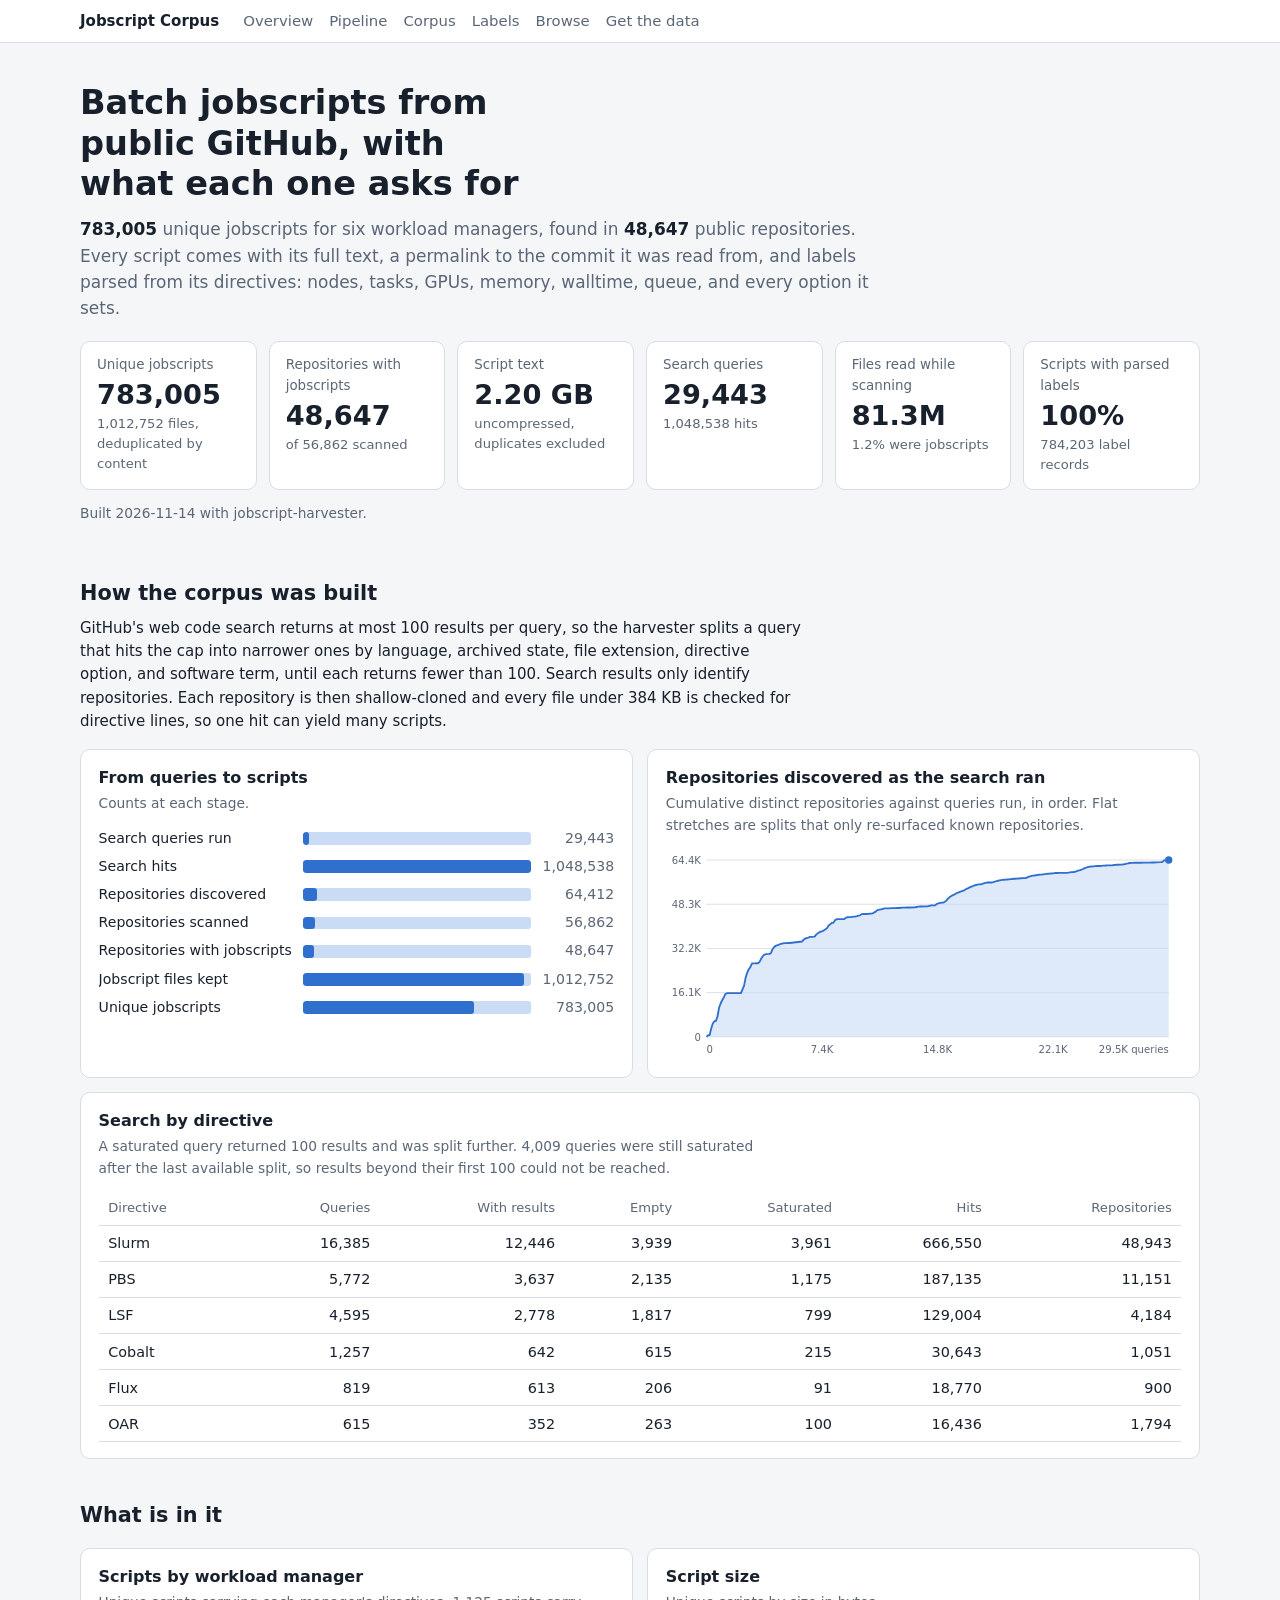
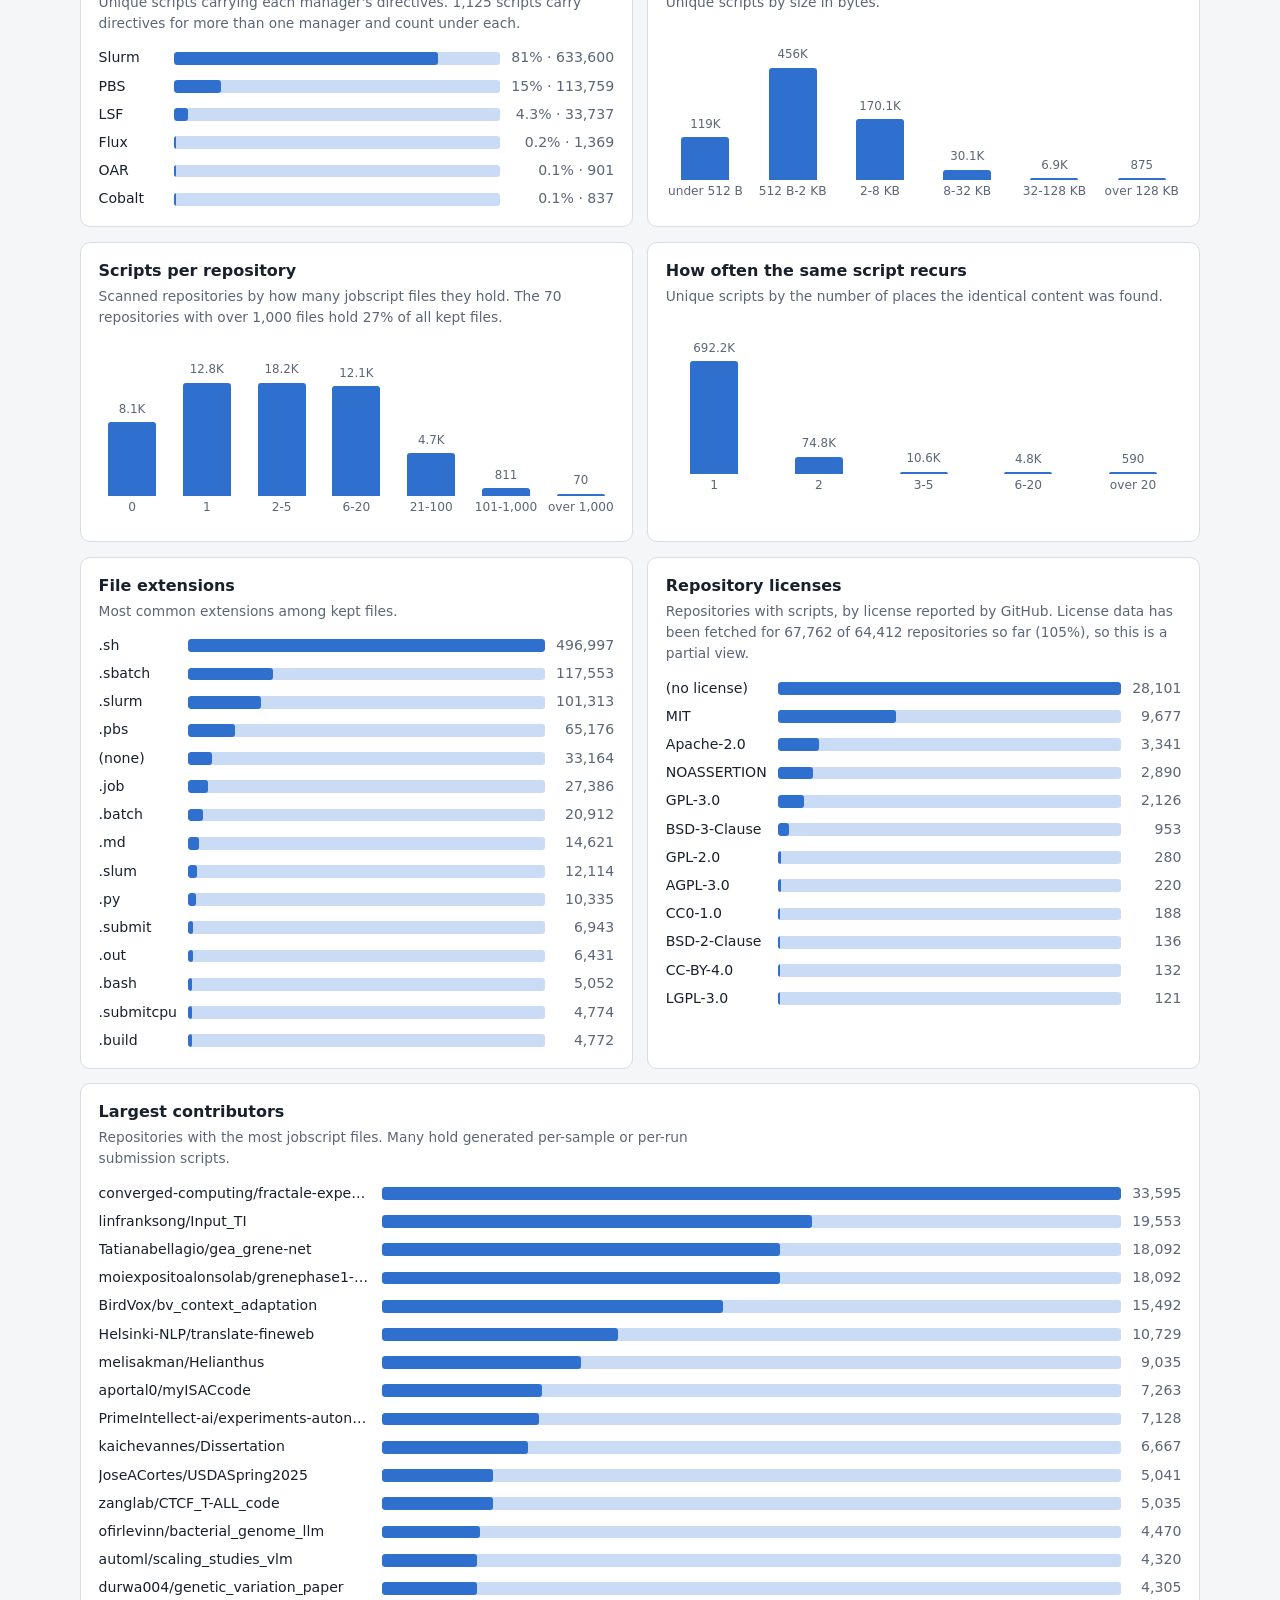
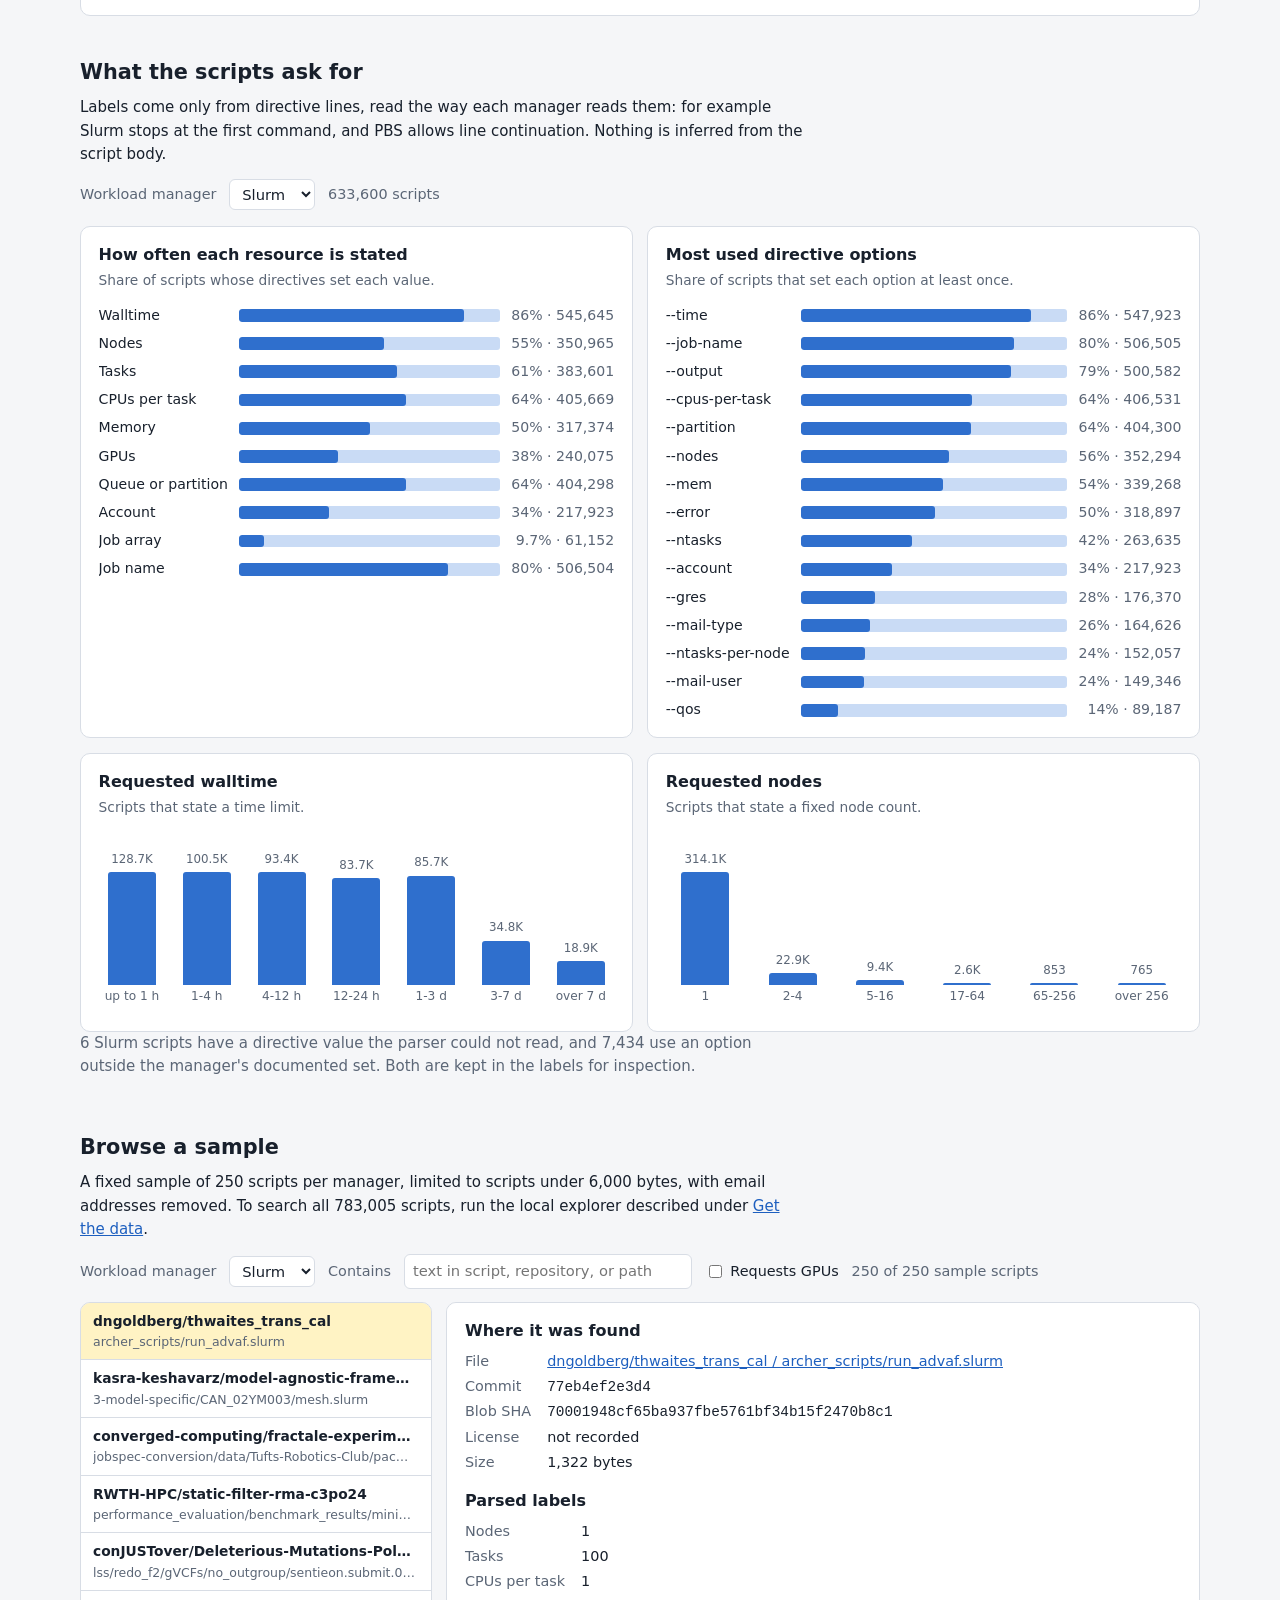
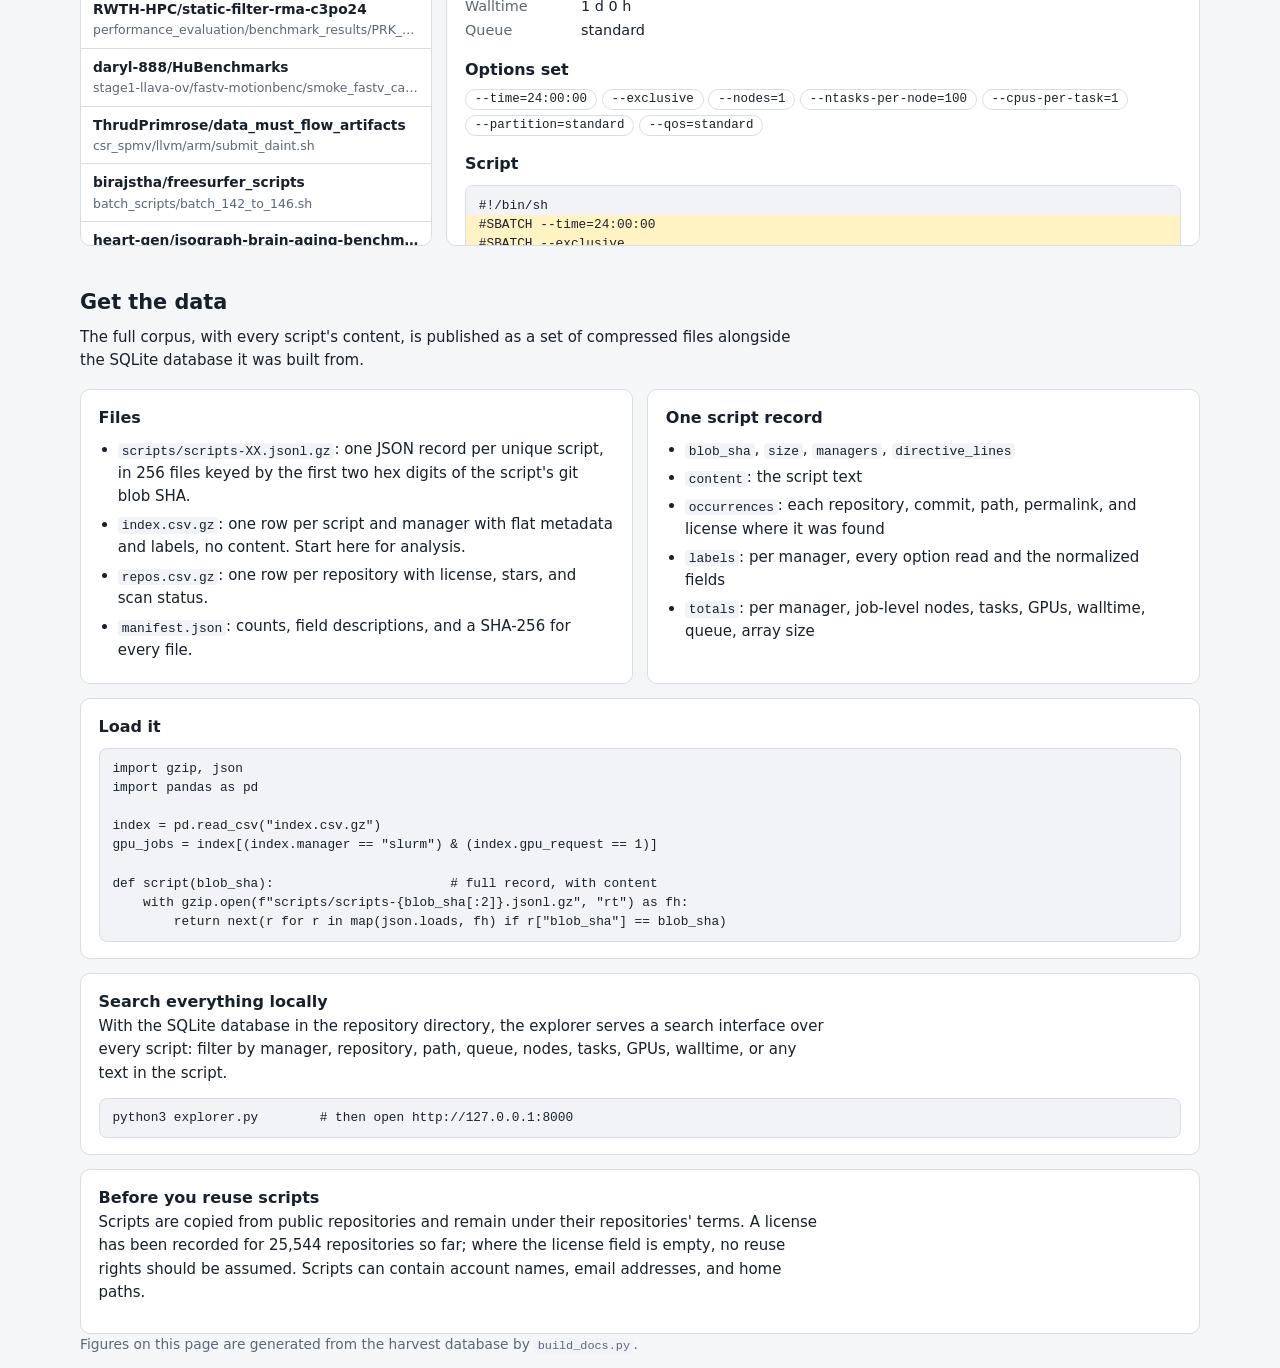
==== docs/index.html @ 0857a337 "init: hello world jobscript database with 700k new results Signed-off-by: vsoch <vsoch@users.noreply" ====
<!doctype html>
<html lang="en">
<head>
<meta charset="utf-8">
<meta name="viewport" content="width=device-width, initial-scale=1">
<title>Jobscript Corpus</title>
<meta name="description" content="A corpus of Slurm, PBS, LSF, Flux, OAR, and Cobalt jobscripts from public GitHub repositories, with content, pinned commits, and parsed labels.">
<link rel="stylesheet" href="style.css">
</head>
<body>
<header class="top">
  <div class="wrap">
    <a class="brand" href="#overview">Jobscript Corpus</a>
    <nav aria-label="Sections">
      <a href="#overview">Overview</a><a href="#pipeline">Pipeline</a><a href="#corpus">Corpus</a><a href="#labels">Labels</a><a href="#browse">Browse</a><a href="#data">Get the data</a>
    </nav>
  </div>
</header>

<main class="wrap">
  <section id="overview">
    <h1>Batch jobscripts from public GitHub, with what each one asks for</h1>
    <p class="lede"><b data-n="scripts">–</b> unique jobscripts for six workload managers, found in <b data-n="repos_with_scripts">–</b> public repositories. Every script comes with its full text, a permalink to the commit it was read from, and labels parsed from its directives: nodes, tasks, GPUs, memory, walltime, queue, and every option it sets.</p>
    <div class="tiles" id="tiles"></div>
    <p class="stamp">Built <span id="generated">–</span> with <span id="repo-link">jobscript-harvester</span>.</p>
  </section>

  <section id="pipeline">
    <h2>How the corpus was built</h2>
    <p>GitHub's web code search returns at most 100 results per query, so the harvester splits a query that hits the cap into narrower ones by language, archived state, file extension, directive option, and software term, until each returns fewer than 100. Search results only identify repositories. Each repository is then shallow-cloned and every file under 384 KB is checked for directive lines, so one hit can yield many scripts.</p>
    <div class="grid">
      <div class="card"><h3>From queries to scripts</h3><p class="note">Counts at each stage.</p><div id="funnel" class="bars"></div></div>
      <div class="card"><h3>Repositories discovered as the search ran</h3><p class="note">Cumulative distinct repositories against queries run, in order. Flat stretches are splits that only re-surfaced known repositories.</p><div id="discovery" class="chart"></div></div>
      <div class="card span"><h3>Search by directive</h3><p class="note">A saturated query returned 100 results and was split further. <span id="capped-note"></span></p>
        <div class="scroll"><table id="search-table"><thead><tr><th>Directive</th><th class="n">Queries</th><th class="n">With results</th><th class="n">Empty</th><th class="n">Saturated</th><th class="n">Hits</th><th class="n">Repositories</th></tr></thead><tbody></tbody></table></div>
      </div>
    </div>
  </section>

  <section id="corpus">
    <h2>What is in it</h2>
    <div class="grid">
      <div class="card"><h3>Scripts by workload manager</h3><p class="note">Unique scripts carrying each manager's directives. <span id="multi-note"></span></p><div id="by-manager" class="bars"></div></div>
      <div class="card"><h3>Script size</h3><p class="note">Unique scripts by size in bytes.</p><div id="sizes" class="cols"></div></div>
      <div class="card"><h3>Scripts per repository</h3><p class="note">Scanned repositories by how many jobscript files they hold. <span id="tail-note"></span></p><div id="per-repo" class="cols"></div></div>
      <div class="card"><h3>How often the same script recurs</h3><p class="note">Unique scripts by the number of places the identical content was found.</p><div id="duplication" class="cols"></div></div>
      <div class="card"><h3>File extensions</h3><p class="note">Most common extensions among kept files.</p><div id="extensions" class="bars"></div></div>
      <div class="card"><h3>Repository licenses</h3><p class="note" id="license-note">Repositories with scripts, by license reported by GitHub.</p><div id="licenses" class="bars"></div></div>
      <div class="card span"><h3>Largest contributors</h3><p class="note">Repositories with the most jobscript files. Many hold generated per-sample or per-run submission scripts.</p><div id="top-repos" class="bars"></div></div>
    </div>
  </section>

  <section id="labels">
    <h2>What the scripts ask for</h2>
    <p>Labels come only from directive lines, read the way each manager reads them: for example Slurm stops at the first command, and PBS allows line continuation. Nothing is inferred from the script body.</p>
    <div class="toolbar"><label for="label-manager">Workload manager</label><select id="label-manager"></select><span class="muted" id="label-rows"></span></div>
    <div class="grid">
      <div class="card"><h3>How often each resource is stated</h3><p class="note">Share of scripts whose directives set each value.</p><div id="coverage" class="bars"></div></div>
      <div class="card"><h3>Most used directive options</h3><p class="note">Share of scripts that set each option at least once.</p><div id="options" class="bars"></div></div>
      <div class="card"><h3>Requested walltime</h3><p class="note">Scripts that state a time limit.</p><div id="walltime" class="cols"></div></div>
      <div class="card"><h3>Requested nodes</h3><p class="note">Scripts that state a fixed node count.</p><div id="nodes" class="cols"></div></div>
    </div>
    <p class="muted" id="parse-note"></p>
  </section>

  <section id="browse">
    <h2>Browse a sample</h2>
    <p>A fixed sample of <span id="sample-size">–</span> scripts per manager, limited to scripts under <span id="sample-max">–</span> bytes, with email addresses removed. To search all <span data-n="scripts">–</span> scripts, run the local explorer described under <a href="#data">Get the data</a>.</p>
    <div class="toolbar">
      <label for="b-manager">Workload manager</label><select id="b-manager"></select>
      <label for="b-text">Contains</label><input id="b-text" type="search" placeholder="text in script, repository, or path">
      <label class="check"><input type="checkbox" id="b-gpu">Requests GPUs</label>
      <span class="muted" id="b-count"></span>
    </div>
    <div class="browser">
      <div class="list" id="b-list" role="listbox" aria-label="Sample scripts"></div>
      <div class="detail" id="b-detail"><p class="muted">Select a script.</p></div>
    </div>
  </section>

  <section id="data">
    <h2>Get the data</h2>
    <p id="data-link"></p>
    <div class="grid">
      <div class="card"><h3>Files</h3>
        <ul>
          <li><code>scripts/scripts-XX.jsonl.gz</code>: one JSON record per unique script, in 256 files keyed by the first two hex digits of the script's git blob SHA.</li>
          <li><code>index.csv.gz</code>: one row per script and manager with flat metadata and labels, no content. Start here for analysis.</li>
          <li><code>repos.csv.gz</code>: one row per repository with license, stars, and scan status.</li>
          <li><code>manifest.json</code>: counts, field descriptions, and a SHA-256 for every file.</li>
        </ul>
      </div>
      <div class="card"><h3>One script record</h3>
        <ul>
          <li><code>blob_sha</code>, <code>size</code>, <code>managers</code>, <code>directive_lines</code></li>
          <li><code>content</code>: the script text</li>
          <li><code>occurrences</code>: each repository, commit, path, permalink, and license where it was found</li>
          <li><code>labels</code>: per manager, every option read and the normalized fields</li>
          <li><code>totals</code>: per manager, job-level nodes, tasks, GPUs, walltime, queue, array size</li>
        </ul>
      </div>
      <div class="card span"><h3>Load it</h3>
<pre><code>import gzip, json
import pandas as pd

index = pd.read_csv("index.csv.gz")
gpu_jobs = index[(index.manager == "slurm") &amp; (index.gpu_request == 1)]

def script(blob_sha):                       # full record, with content
    with gzip.open(f"scripts/scripts-{blob_sha[:2]}.jsonl.gz", "rt") as fh:
        return next(r for r in map(json.loads, fh) if r["blob_sha"] == blob_sha)</code></pre>
      </div>
      <div class="card span"><h3>Search everything locally</h3>
        <p>With the SQLite database in the repository directory, the explorer serves a search interface over every script: filter by manager, repository, path, queue, nodes, tasks, GPUs, walltime, or any text in the script.</p>
<pre><code>python3 explorer.py        # then open http://127.0.0.1:8000</code></pre>
      </div>
      <div class="card span"><h3>Before you reuse scripts</h3>
        <p id="reuse-note">Scripts are copied from public repositories and remain under their repositories' terms. Scripts can contain account names, email addresses, and home paths.</p>
      </div>
    </div>
  </section>
</main>
<footer class="wrap"><p class="muted">Figures on this page are generated from the harvest database by <code>build_docs.py</code>.</p></footer>
<script src="app.js"></script>
</body>
</html>
---- docs/style.css ----
:root {
  --bg: #f5f6f8; --panel: #ffffff; --fg: #18202c; --muted: #5b6676; --line: #d8dde5;
  --accent: #1d5fbf; --bar: #2f6fcd; --bar-soft: #c9dbf5; --hl: #fff3c4; --code: #f1f3f7;
}
@media (prefers-color-scheme: dark) {
  :root { --bg: #11151b; --panel: #19202a; --fg: #e3e8ef; --muted: #96a2b3; --line: #2b3441;
    --accent: #82b2ff; --bar: #5b95e8; --bar-soft: #27405f; --hl: #3a3312; --code: #131920; color-scheme: dark; }
}
* { box-sizing: border-box; }
html { scroll-behavior: smooth; scroll-padding-top: 4rem; }
@media (prefers-reduced-motion: reduce) { html { scroll-behavior: auto; } }
body { margin: 0; background: var(--bg); color: var(--fg); font: 15px/1.55 system-ui, -apple-system, "Segoe UI", Roboto, sans-serif; }
.wrap { max-width: 72rem; margin: 0 auto; padding: 0 1rem; }
.top { position: sticky; top: 0; z-index: 5; background: var(--panel); border-bottom: 1px solid var(--line); }
.top .wrap { display: flex; flex-wrap: wrap; gap: .25rem 1.5rem; align-items: center; padding-block: .6rem; }
.brand { font-weight: 650; color: var(--fg); text-decoration: none; }
nav { display: flex; flex-wrap: wrap; gap: .25rem 1rem; }
nav a { color: var(--muted); text-decoration: none; font-size: .93rem; }
nav a:hover, nav a:focus-visible { color: var(--accent); }
a { color: var(--accent); }
section { padding-top: 2.5rem; }
h1 { font-size: clamp(1.5rem, 3.4vw, 2.1rem); line-height: 1.2; margin: 0 0 .75rem; max-width: 26ch; text-wrap: balance; font-weight: 650; }
h2 { font-size: 1.3rem; margin: 0 0 .5rem; font-weight: 650; }
h3 { font-size: 1rem; margin: 0; font-weight: 600; }
p { margin: 0 0 .8rem; max-width: 76ch; }
.lede { font-size: 1.06rem; color: var(--muted); }
.lede b { color: var(--fg); font-weight: 600; }
.muted, .note, .stamp { color: var(--muted); }
.note { font-size: .86rem; margin: .15rem 0 .8rem; }
.stamp { font-size: .86rem; margin-top: .8rem; }
.tiles { display: grid; grid-template-columns: repeat(auto-fit, minmax(min(100%, 10.5rem), 1fr)); gap: .75rem; margin-top: 1.2rem; }
.tile { background: var(--panel); border: 1px solid var(--line); border-radius: 10px; padding: .85rem 1rem; }
.tile .k { color: var(--muted); font-size: .84rem; }
.tile .v { font-size: 1.7rem; font-weight: 600; line-height: 1.15; margin-top: .2rem; }
.tile .s { color: var(--muted); font-size: .82rem; margin-top: .2rem; }
.grid { display: grid; grid-template-columns: repeat(auto-fit, minmax(min(100%, 26rem), 1fr)); gap: .9rem; margin-top: 1rem; }
.card { background: var(--panel); border: 1px solid var(--line); border-radius: 10px; padding: 1rem 1.1rem; min-width: 0; }
.card.span { grid-column: 1 / -1; }
.card ul { margin: .5rem 0 0; padding-left: 1.2rem; }
.card li { margin-bottom: .3rem; }
.bars { display: grid; grid-template-columns: minmax(4rem, max-content) minmax(3rem, 1fr) max-content; gap: .4rem .7rem; align-items: center; font-size: .88rem; }
.bars .l { overflow: hidden; text-overflow: ellipsis; white-space: nowrap; max-width: 17rem; }
.bars .t { height: .8rem; background: var(--bar-soft); border-radius: 3px; overflow: hidden; }
.bars .t i { display: block; height: 100%; background: var(--bar); border-radius: 3px; min-width: 2px; }
.bars .v { color: var(--muted); font-variant-numeric: tabular-nums; text-align: right; white-space: nowrap; }
.cols { display: flex; align-items: flex-end; gap: .5rem; height: 11.5rem; padding-top: 1.2rem; }
.cols .c { flex: 1 1 0; min-width: 0; display: flex; flex-direction: column; align-items: center; justify-content: flex-end; height: 100%; gap: .25rem; }
.cols .b { width: 100%; max-width: 3rem; background: var(--bar); border-radius: 3px 3px 0 0; min-height: 2px; }
.cols .n { font-size: .74rem; color: var(--muted); font-variant-numeric: tabular-nums; white-space: nowrap; }
.cols .x { font-size: .76rem; color: var(--muted); text-align: center; line-height: 1.2; min-height: 2.1em; }
.chart svg { display: block; width: 100%; height: auto; }
.chart text { fill: var(--muted); font-size: 11px; }
.chart .grid-line { stroke: var(--line); }
.chart .line { fill: none; stroke: var(--bar); stroke-width: 2; stroke-linejoin: round; }
.chart .area { fill: var(--bar-soft); opacity: .6; }
.chart .dot { fill: var(--bar); }
.scroll { overflow-x: auto; }
table { border-collapse: collapse; width: 100%; font-size: .9rem; }
th, td { text-align: left; padding: .4rem .6rem; border-bottom: 1px solid var(--line); white-space: nowrap; }
th { color: var(--muted); font-weight: 500; font-size: .82rem; }
.n { text-align: right; font-variant-numeric: tabular-nums; }
.toolbar { display: flex; flex-wrap: wrap; gap: .5rem .8rem; align-items: center; margin: .8rem 0; font-size: .9rem; }
.toolbar label { color: var(--muted); }
.toolbar label.check { color: var(--fg); display: flex; gap: .35rem; align-items: center; }
select, input[type=search] { font: inherit; font-size: .92rem; padding: .32rem .5rem; border: 1px solid var(--line); border-radius: 6px; background: var(--panel); color: var(--fg); }
input[type=search] { width: min(100%, 18rem); }
:focus-visible { outline: 2px solid var(--accent); outline-offset: 1px; }
.browser { display: grid; grid-template-columns: minmax(0, 22rem) minmax(0, 1fr); gap: .9rem; }
@media (max-width: 800px) { .browser { grid-template-columns: minmax(0, 1fr); } }
.list { background: var(--panel); border: 1px solid var(--line); border-radius: 10px; max-height: 34rem; overflow: auto; }
.item { display: block; width: 100%; text-align: left; background: none; border: 0; border-bottom: 1px solid var(--line); padding: .5rem .75rem; font: inherit; color: var(--fg); cursor: pointer; }
.item:hover, .item[aria-selected=true] { background: var(--hl); }
.item .r { font-size: .86rem; font-weight: 550; overflow: hidden; text-overflow: ellipsis; white-space: nowrap; }
.item .p { font-size: .78rem; color: var(--muted); overflow: hidden; text-overflow: ellipsis; white-space: nowrap; }
.detail { background: var(--panel); border: 1px solid var(--line); border-radius: 10px; padding: 1rem 1.1rem; min-width: 0; max-height: 34rem; overflow: auto; }
.detail h3 { margin: 1rem 0 .4rem; }
.detail h3:first-child { margin-top: 0; }
.kv { display: grid; grid-template-columns: max-content minmax(0, 1fr); gap: .15rem 1rem; font-size: .9rem; margin: 0; }
.kv dt { color: var(--muted); }
.kv dd { margin: 0; word-break: break-word; }
.chips { display: flex; flex-wrap: wrap; gap: .3rem; }
.chip { border: 1px solid var(--line); border-radius: 999px; padding: 0 .55rem; font-size: .78rem; }
code, pre, .chip, .mono { font-family: ui-monospace, SFMono-Regular, Menlo, Consolas, monospace; }
code { font-size: .86em; background: var(--code); padding: .05em .3em; border-radius: 4px; }
pre { margin: .5rem 0 0; background: var(--code); border: 1px solid var(--line); border-radius: 8px; padding: .6rem 0; overflow: auto; font-size: .8rem; line-height: 1.5; }
pre code { background: none; padding: 0 .8rem; display: block; white-space: pre; font-size: inherit; }
pre span { display: block; padding: 0 .8rem; white-space: pre; min-height: 1.5em; }
pre span.d { background: var(--hl); }
footer { padding-block: 2.5rem 3rem; font-size: .86rem; }
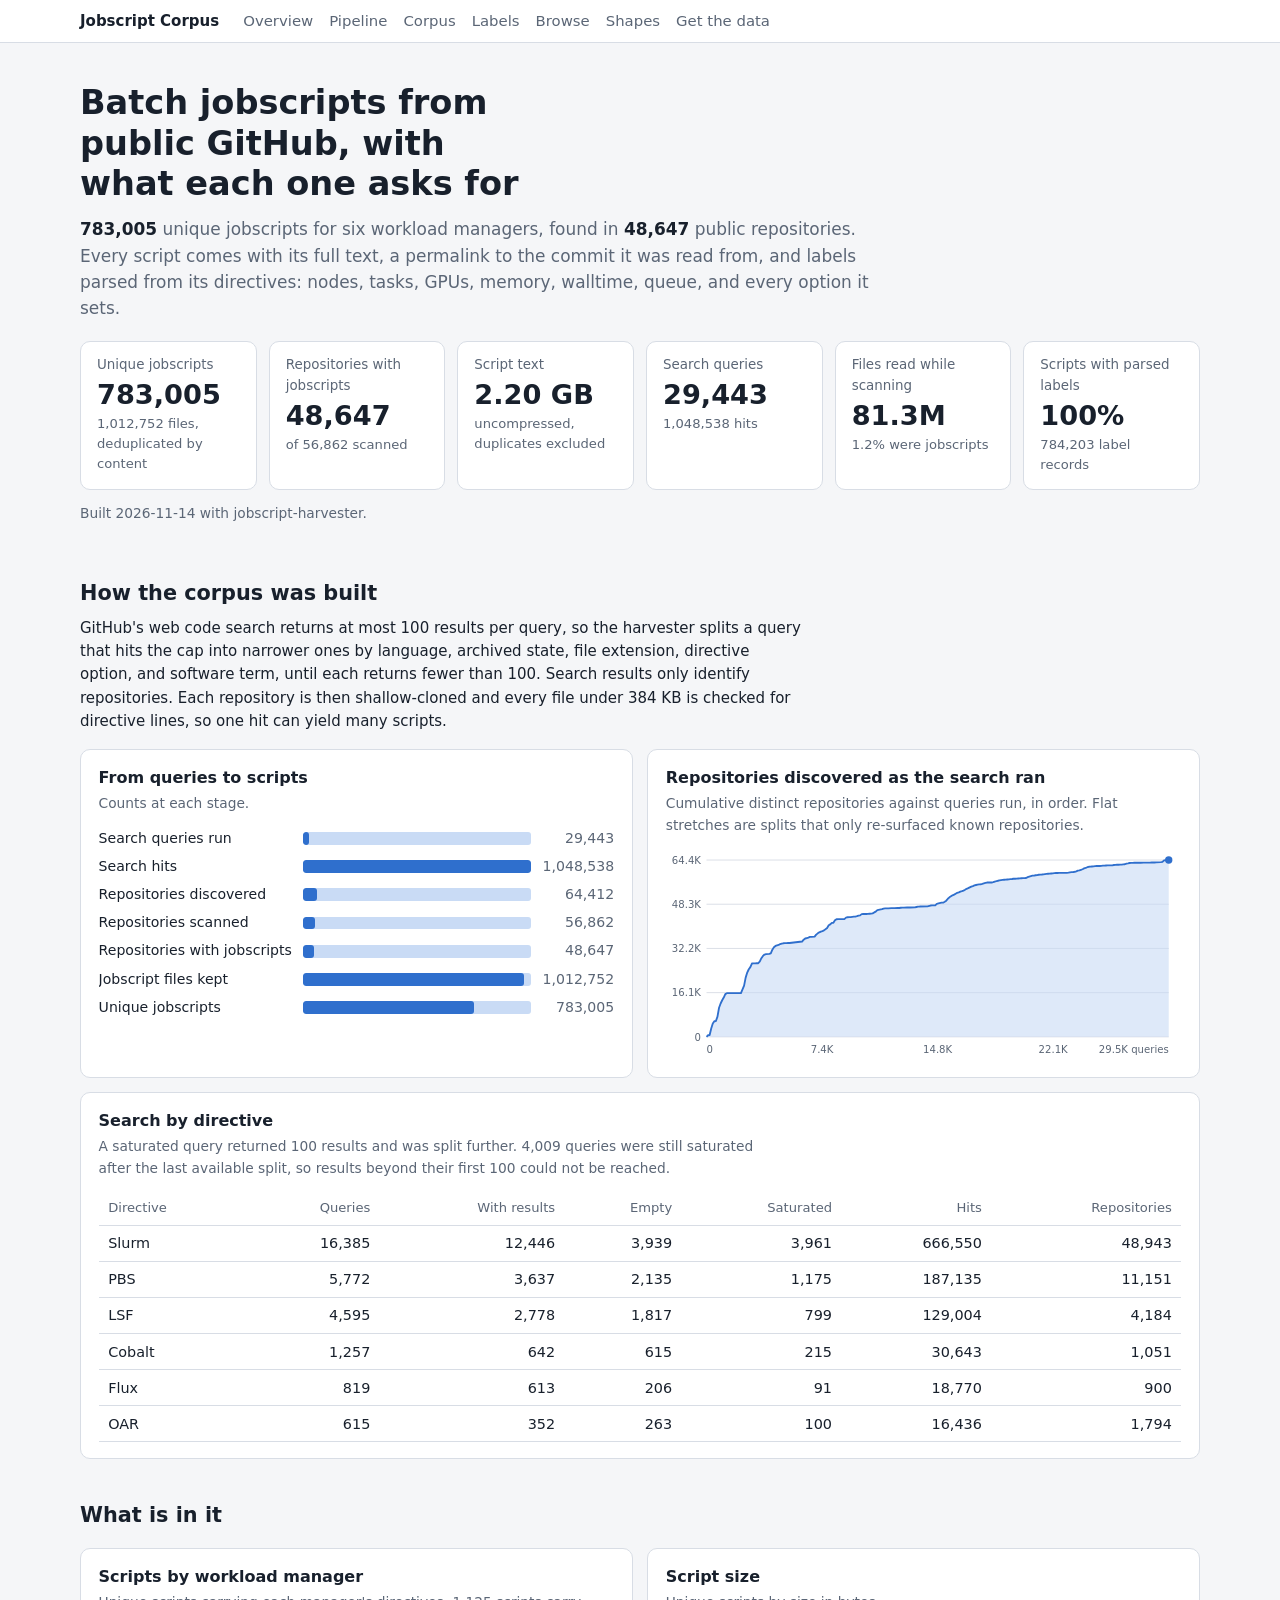
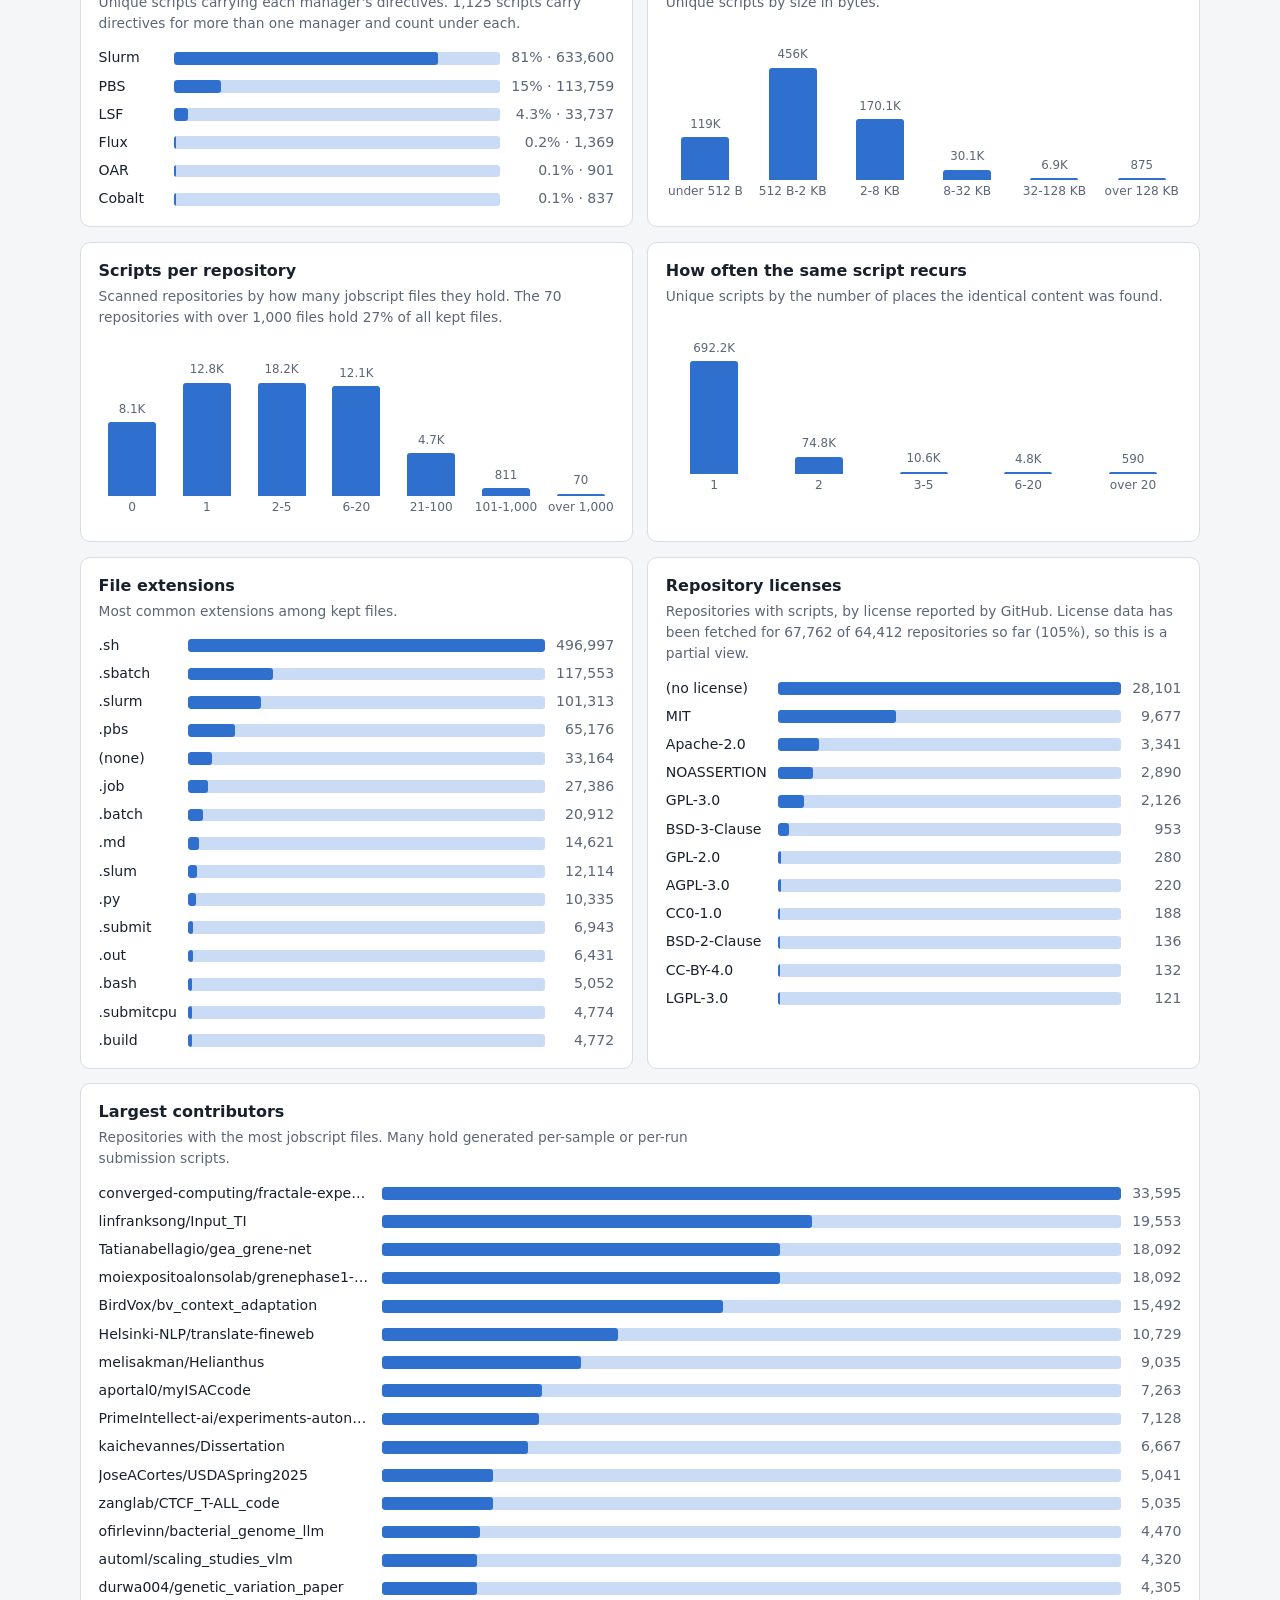
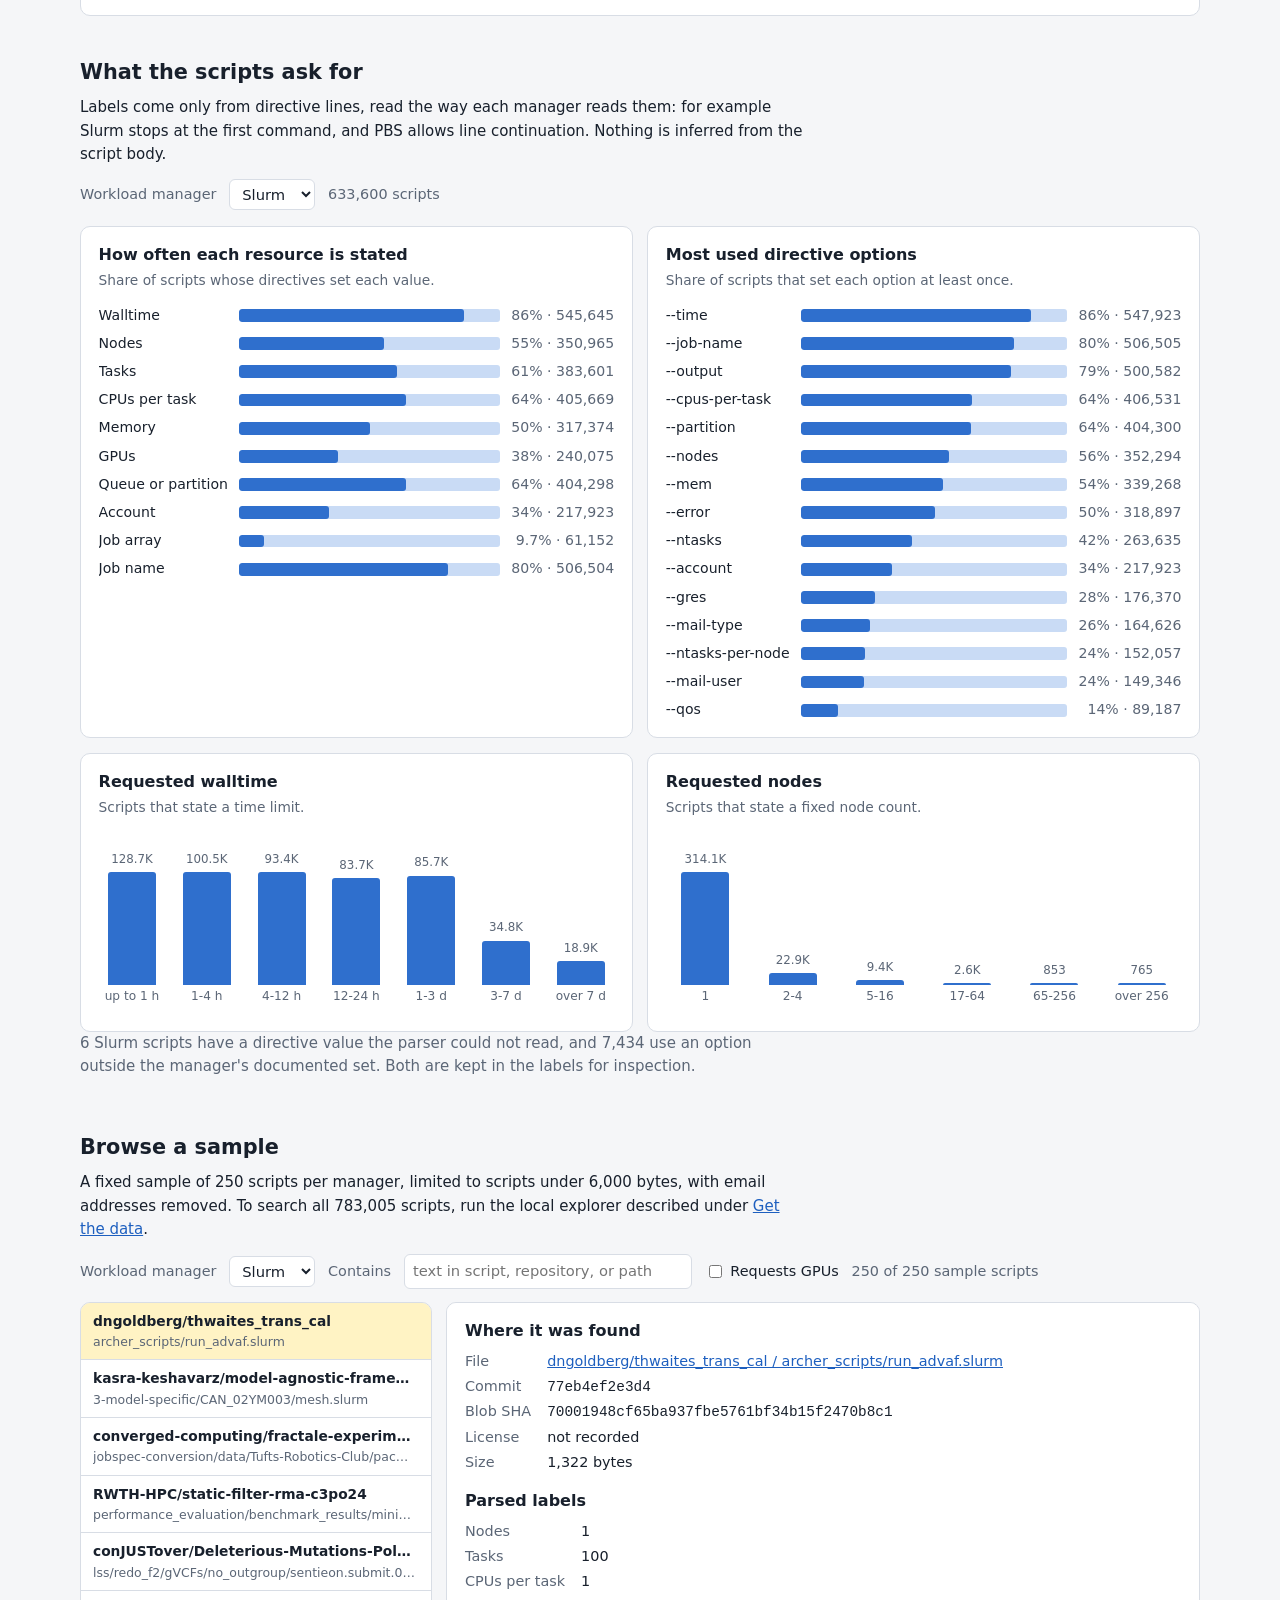
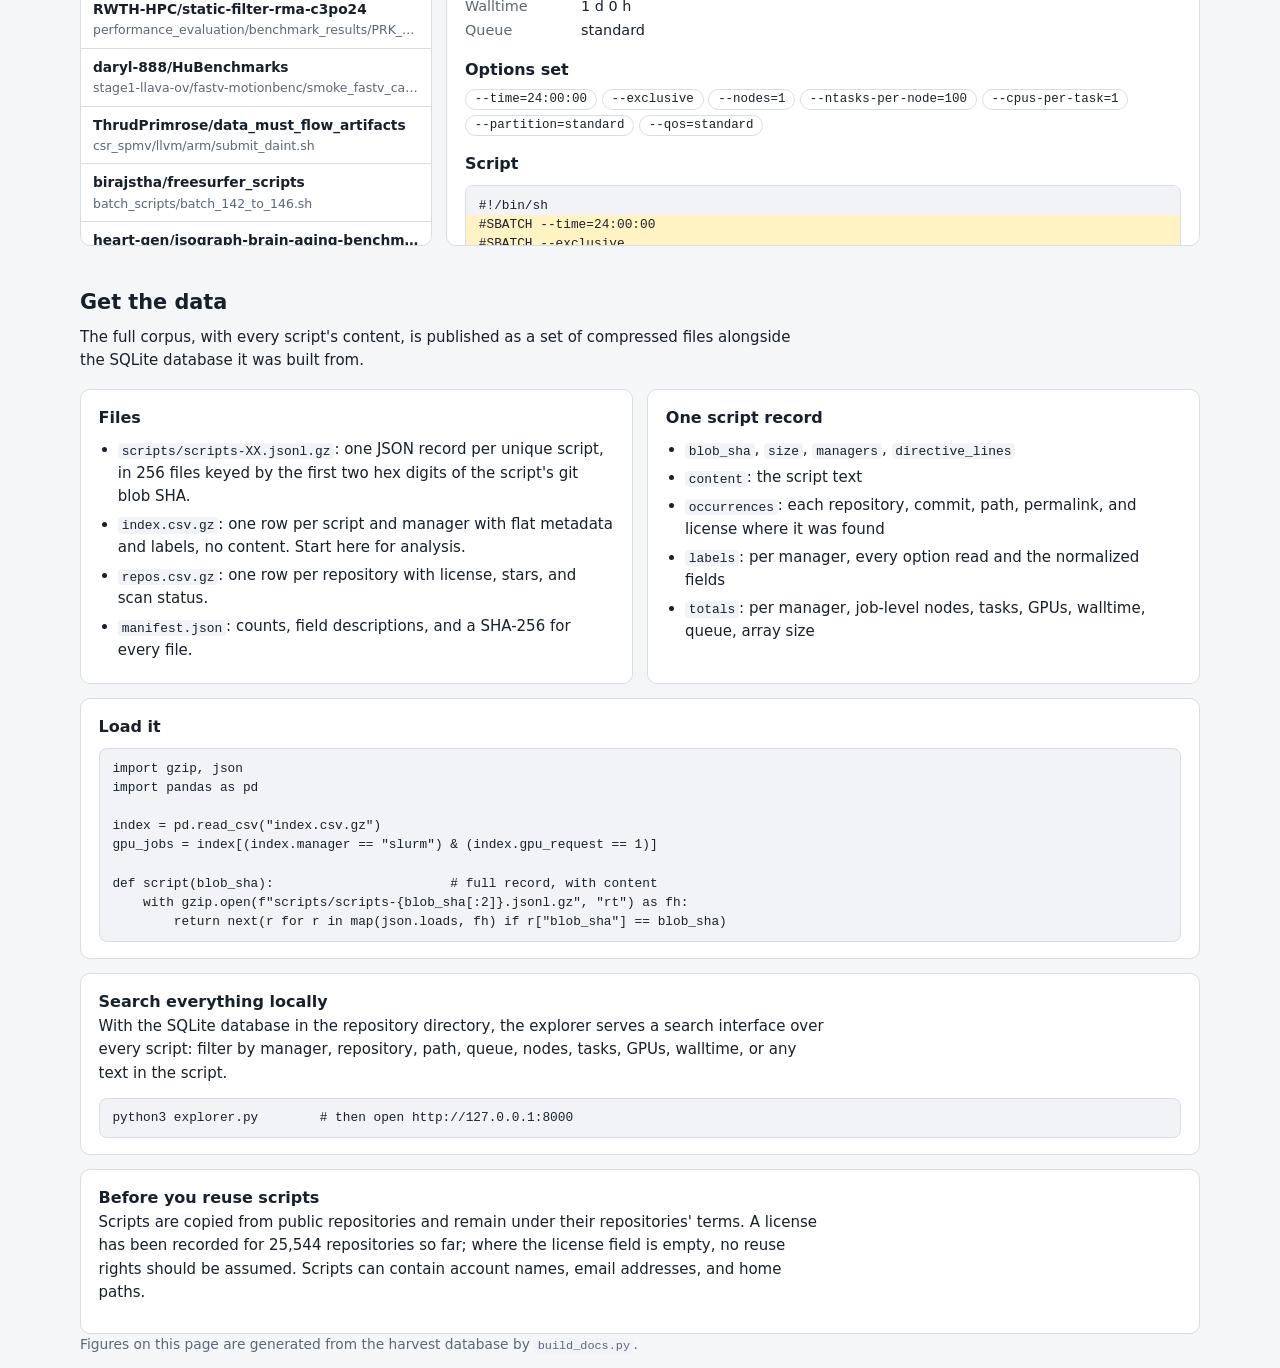
==== commit 3d1e1054: "motifs: add motifs for all datasets and webui Signed-off-by: vsoch <vsoch@users.noreply.github.com>" ====
--- a/docs/index.html
+++ b/docs/index.html
@@ -12,7 +12,7 @@
   <div class="wrap">
     <a class="brand" href="#overview">Jobscript Corpus</a>
     <nav aria-label="Sections">
-      <a href="#overview">Overview</a><a href="#pipeline">Pipeline</a><a href="#corpus">Corpus</a><a href="#labels">Labels</a><a href="#browse">Browse</a><a href="#data">Get the data</a>
+      <a href="#overview">Overview</a><a href="#pipeline">Pipeline</a><a href="#corpus">Corpus</a><a href="#labels">Labels</a><a href="#browse">Browse</a><a href="shapes.html">Shapes</a><a href="#data">Get the data</a>
     </nav>
   </div>
 </header>
--- a/docs/style.css
+++ b/docs/style.css
@@ -87,3 +87,26 @@
 pre span { display: block; padding: 0 .8rem; white-space: pre; min-height: 1.5em; }
 pre span.d { background: var(--hl); }
 footer { padding-block: 2.5rem 3rem; font-size: .86rem; }
+.bars.wide .l { max-width: min(30rem, 52vw); font-family: ui-monospace, SFMono-Regular, Menlo, Consolas, monospace; font-size: .8rem; }
+.matrix th, .matrix td { text-align: right; }
+.matrix th[scope=row] { text-align: left; }
+.chip.link { background: none; color: var(--accent); cursor: pointer; font-size: .8rem; padding: .1rem .6rem; }
+.chip.link:hover { background: var(--hl); }
+.detail .scroll { margin-top: .3rem; }
+.pad { padding: .6rem .75rem; }
+.grid.three { grid-template-columns: repeat(auto-fit, minmax(min(100%, 19rem), 1fr)); }
+h3.sub { margin-top: 1.8rem; }
+.hist { display: flex; gap: 2px; margin-top: .4rem; }
+.hist .c { flex: 1 1 0; min-width: 0; display: flex; flex-direction: column; align-items: center; outline-offset: -1px; border-radius: 4px; }
+.hist .p { width: 100%; height: 8.5rem; padding-top: 1.2rem; display: flex; align-items: flex-end; justify-content: center; border-bottom: 1px solid var(--line); }
+.hist .b { position: relative; width: min(100%, 24px); background: var(--bar); border-radius: 4px 4px 0 0; }
+.hist .b.zero { background: none; }
+.hist .c:hover .b, .hist .c:focus-visible .b { filter: brightness(1.2); }
+.hist .b span { position: absolute; bottom: calc(100% + 2px); left: 50%; transform: translateX(-50%); font-size: .74rem; color: var(--fg); white-space: nowrap; font-variant-numeric: tabular-nums; }
+.hist .x { font-size: .7rem; color: var(--muted); white-space: nowrap; padding-top: .2rem; font-variant-numeric: tabular-nums; }
+.axis { font-size: .78rem; color: var(--muted); text-align: center; margin: .3rem 0 0; }
+details.table { margin-top: .5rem; font-size: .84rem; }
+details.table summary { color: var(--muted); cursor: pointer; }
+details.table table { font-size: .82rem; margin-top: .3rem; }
+.tip { position: fixed; z-index: 10; pointer-events: none; background: var(--fg); color: var(--bg); border-radius: 6px; padding: .35rem .55rem; font-size: .8rem; line-height: 1.35; max-width: 16rem; }
+.tip b { display: block; font-size: .92rem; font-weight: 600; }
